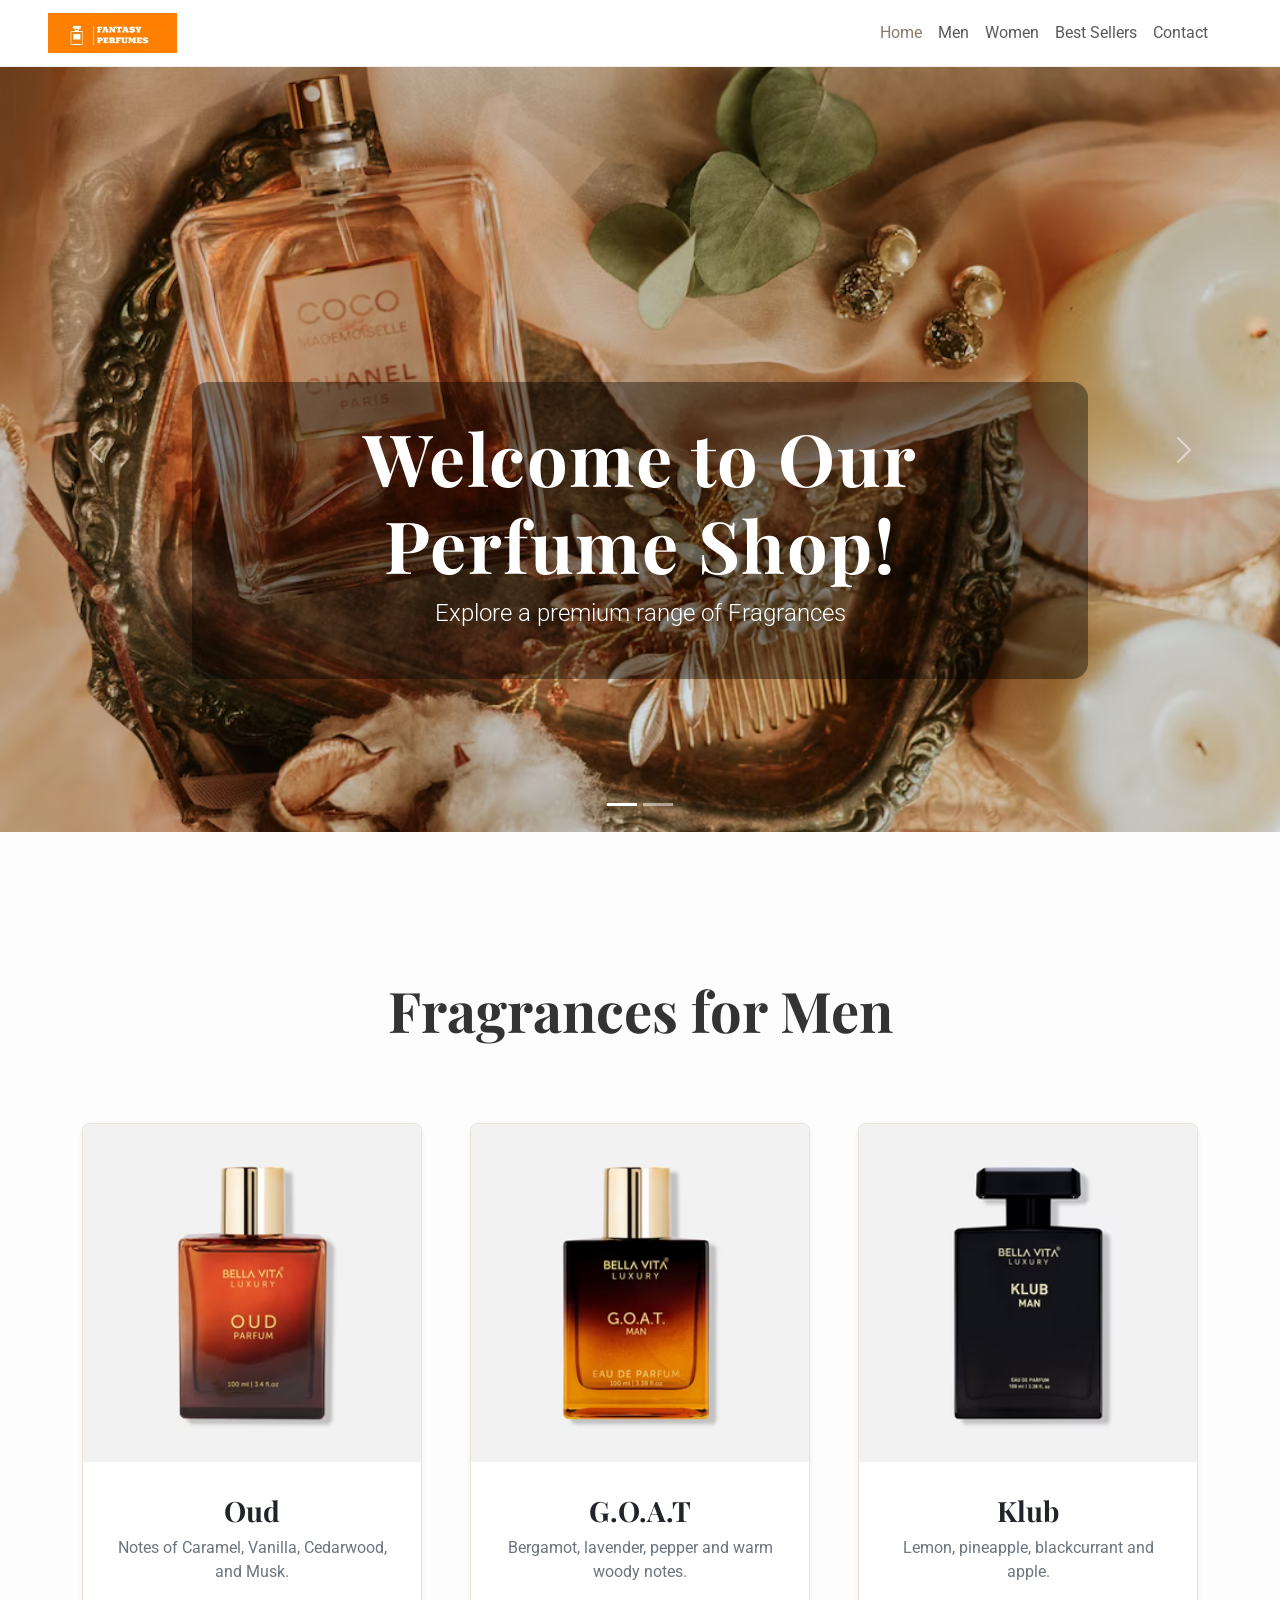
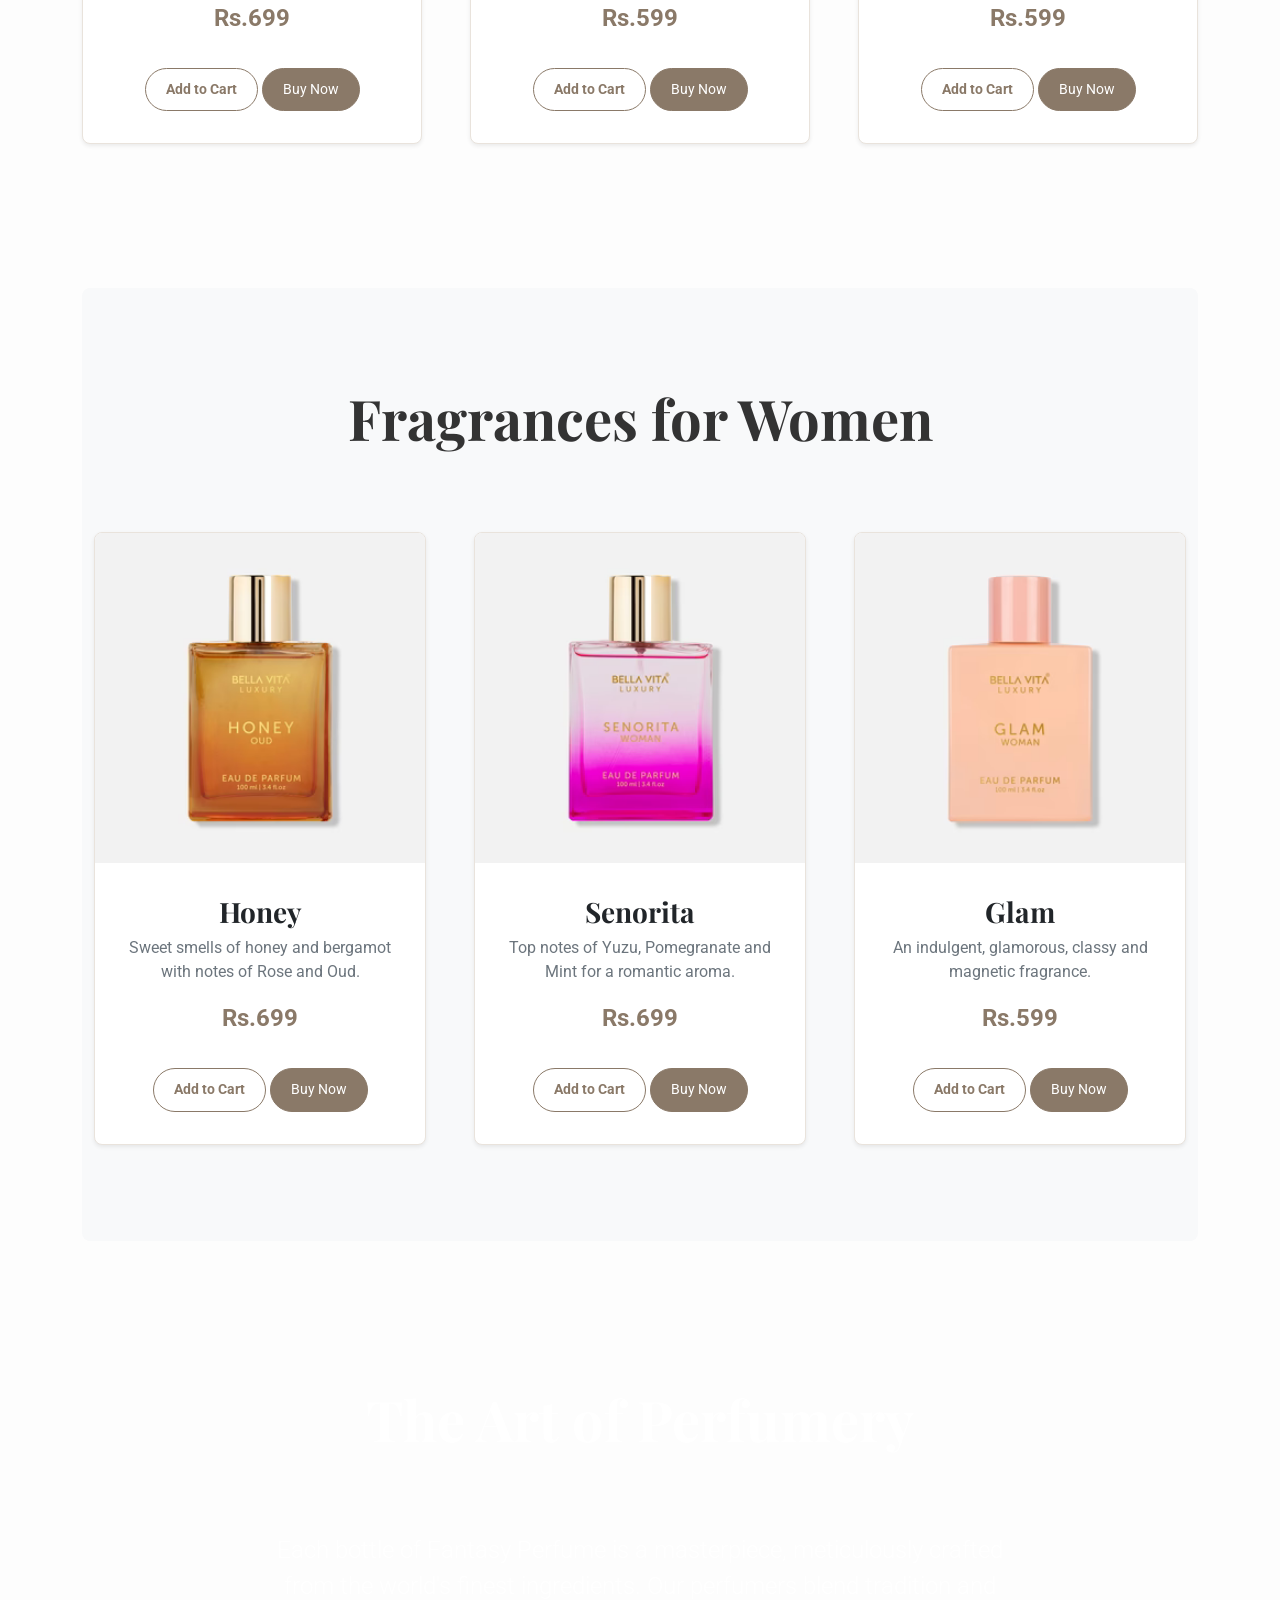
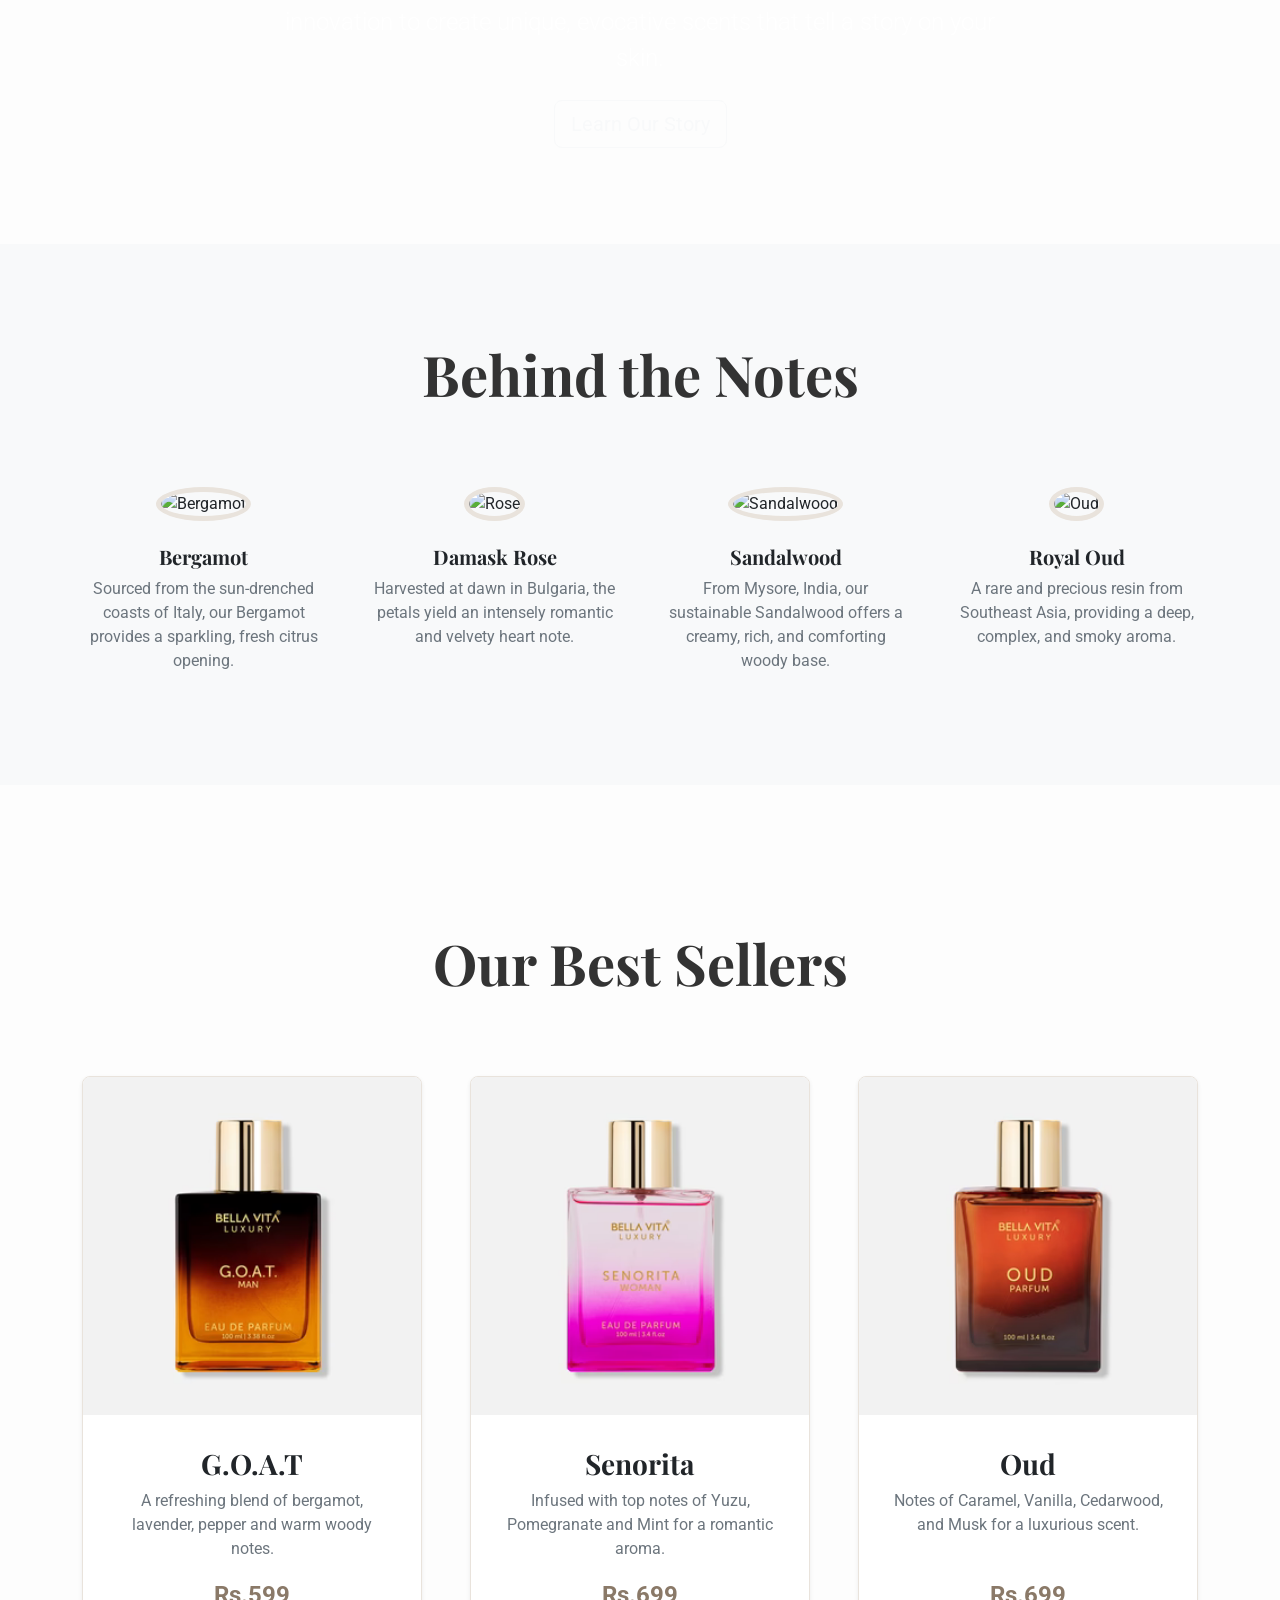
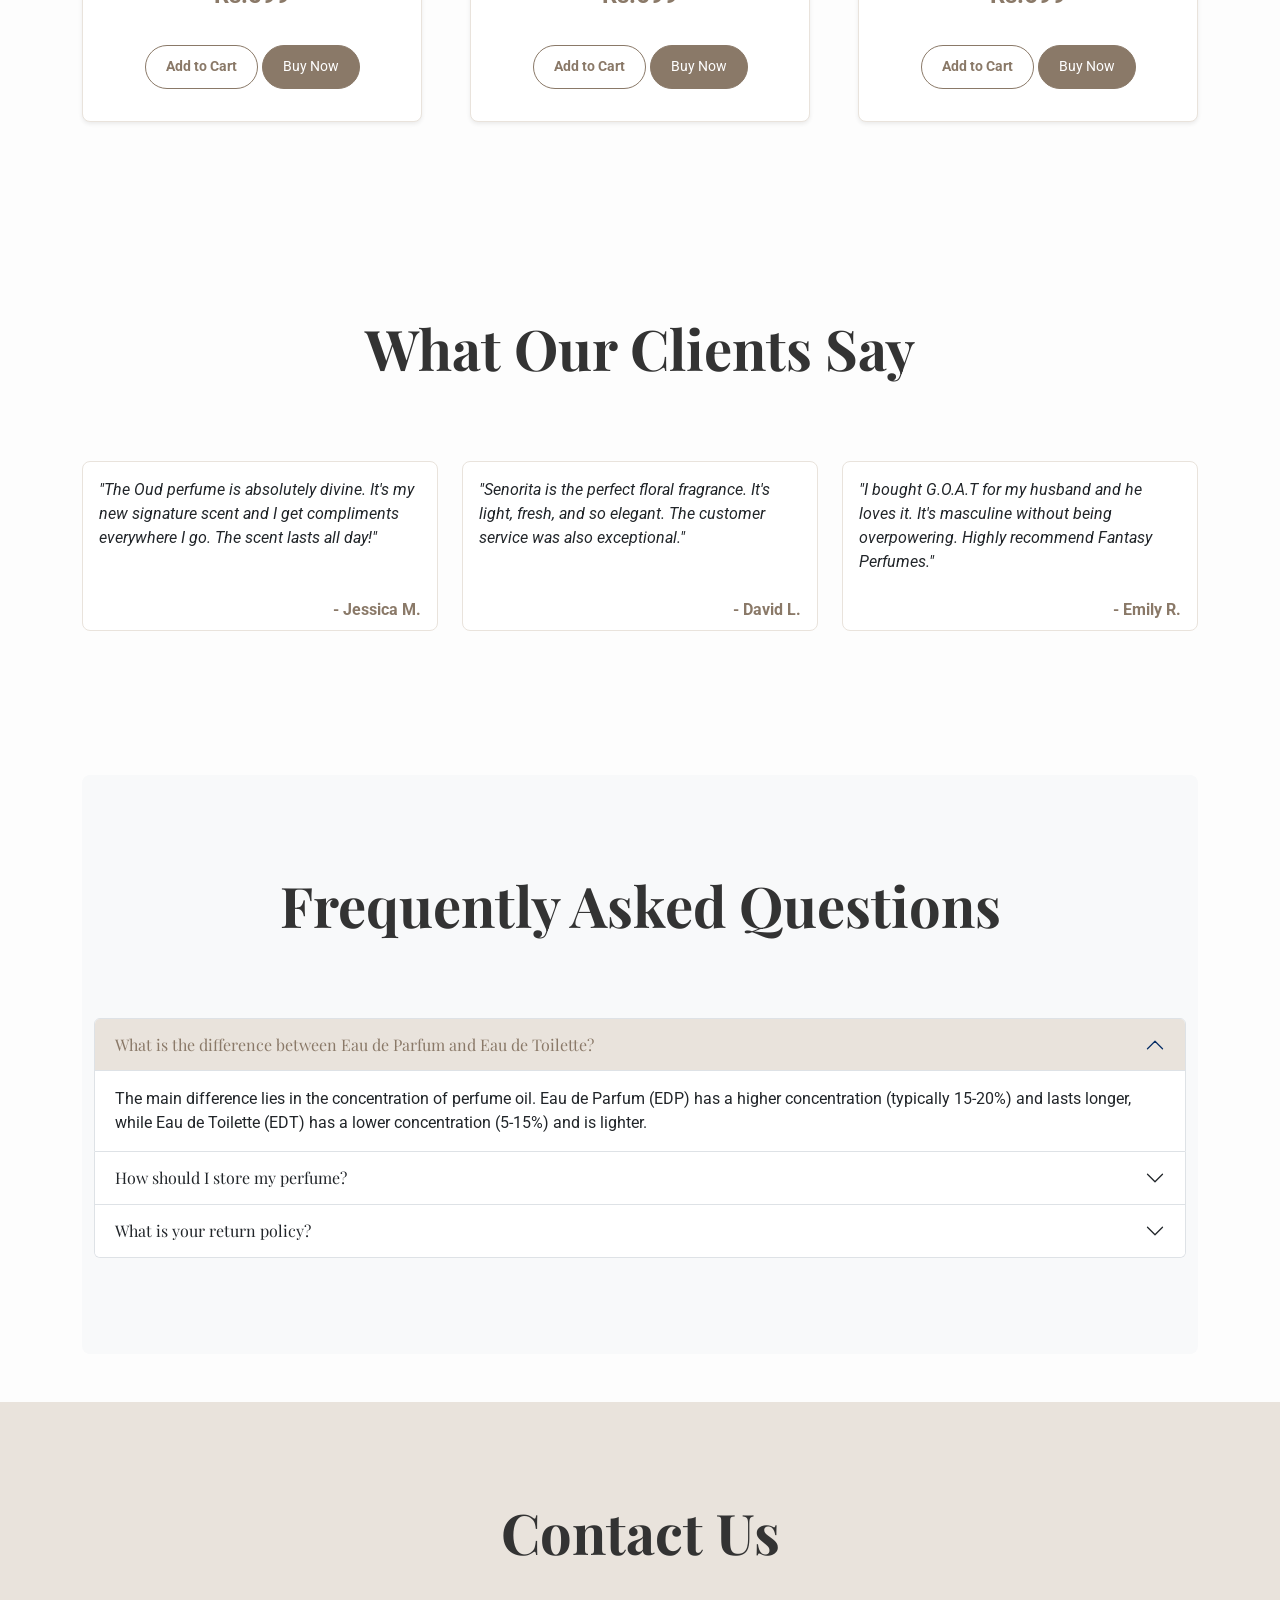
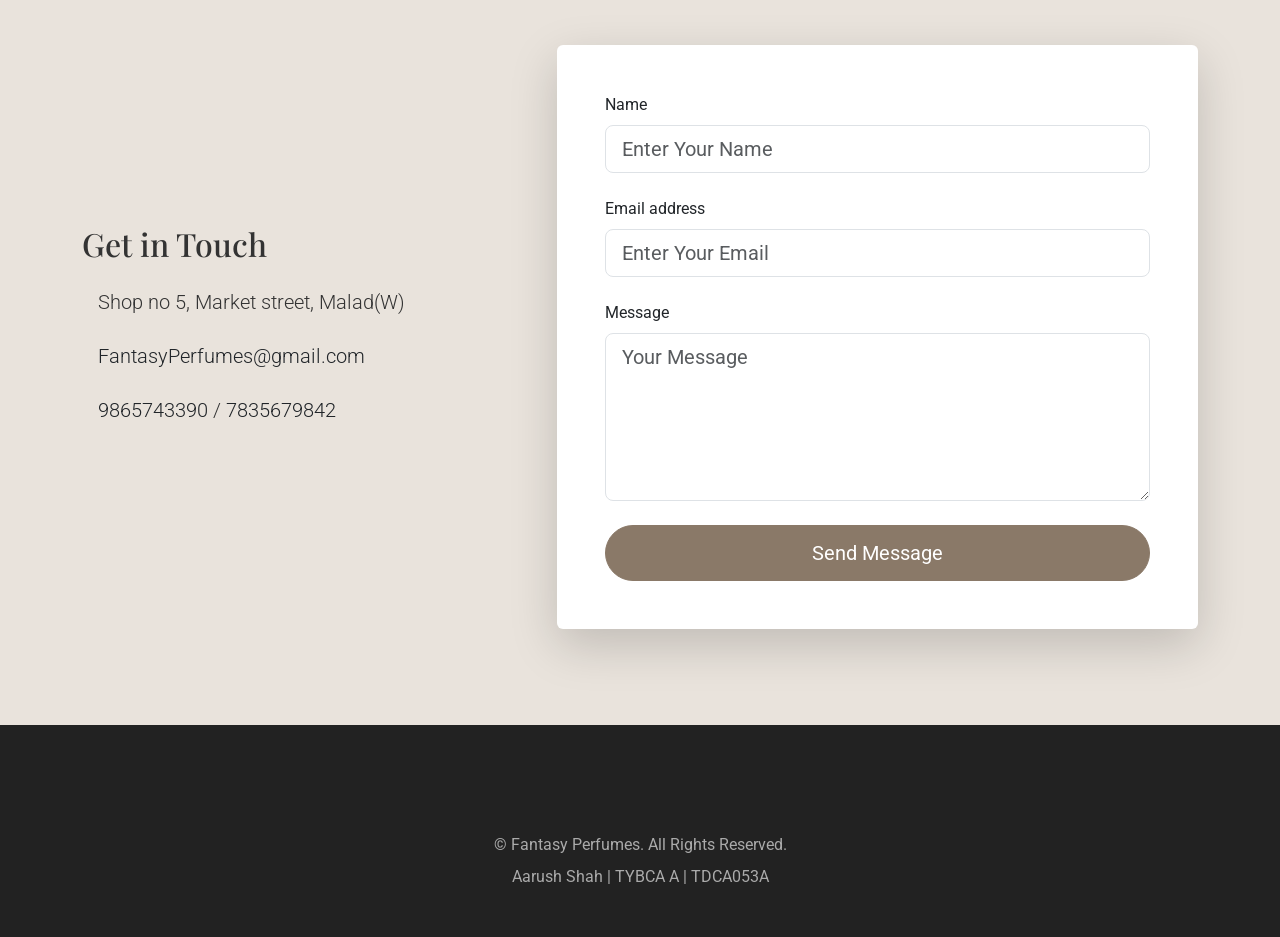
==== index.html @ f3d49a5e "Add files via upload" ====
<!DOCTYPE html>
<html lang="en">
<head>
    <meta charset="UTF-8">
    <meta name="viewport" content="width=device-width, initial-scale=1.0">
    <title>Fantasy Perfumes - An Elegant Experience</title>
    <!-- Bootstrap CSS -->
    <link href="https://cdn.jsdelivr.net/npm/bootstrap@5.3.2/dist/css/bootstrap.min.css" rel="stylesheet" xintegrity="sha384-T3c6CoIi6uLrA9TneNEoa7RxnatzjcDSCmG1MXxSR1GAsXEV/Dwwykc2MPK8M2HN" crossorigin="anonymous">
    
    <!-- Google Fonts -->
    <link rel="preconnect" href="https://fonts.googleapis.com">
    <link rel="preconnect" href="https://fonts.gstatic.com" crossorigin>
    <link href="https://fonts.googleapis.com/css2?family=Playfair+Display:wght@400;700&family=Roboto:wght@300;400&display=swap" rel="stylesheet">

    <!-- Custom Styles for Elegance -->
    <style>
        :root {
            --background-color: #fdfdfd;
            --text-color: #333;
            --primary-color: #8a7968; /* Muted Taupe */
            --secondary-color: #e9e3dc; /* Soft Beige */
            --card-bg: #ffffff;
            --font-primary: 'Playfair Display', serif;
            --font-secondary: 'Roboto', sans-serif;
        }

        body {
            font-family: var(--font-secondary);
            background-color: var(--background-color);
            color: var(--text-color);
        }

        h1, h2, h3, h4, h5, .navbar-brand, .section-title {
            font-family: var(--font-primary);
            font-weight: 700;
        }
        
        .navbar {
            background-color: rgba(255, 255, 255, 0.8);
            backdrop-filter: blur(12px);
            border-bottom: 1px solid #eee;
        }
        
        .navbar-brand img {
            max-height: 40px;
        }
        
        .nav-link {
            font-weight: 400;
        }
        
        .nav-link:hover, .nav-link.active {
            color: var(--primary-color) !important;
        }

        .cart-icon {
            cursor: pointer;
        }
        .cart-badge {
            font-size: 0.7rem;
            top: -5px;
            right: -10px;
        }

        /* Carousel Hero Section */
        .carousel-item {
            height: 85vh;
            min-height: 400px;
            background-size: cover;
            background-position: center;
        }
        .carousel-caption {
            bottom: 20%;
            background-color: rgba(0, 0, 0, 0.4);
            border-radius: 1rem;
            padding: 2rem;
        }
        .carousel-caption h1 {
            font-size: 4.5rem;
            letter-spacing: 1.5px;
        }

        /* Product Card Enhancements */
        .product-card {
            border: 1px solid var(--secondary-color);
            background-color: var(--card-bg);
            border-radius: 0.5rem;
            overflow: hidden;
            transition: transform 0.3s ease, box-shadow 0.3s ease;
            text-align: center;
        }
        .product-card:hover {
            transform: translateY(-8px);
            box-shadow: 0 1rem 3rem rgba(0,0,0,.1);
        }
        .product-card .card-img-top {
            aspect-ratio: 1 / 1;
            object-fit: cover;
        }
        .product-card .card-body {
            padding: 2rem;
        }
        .price {
            font-size: 1.5rem;
            font-weight: bold;
            color: var(--primary-color);
            font-family: var(--font-secondary);
        }
        
        .section-title {
            font-size: 3.5rem;
            margin-bottom: 5rem;
        }
        
        .btn-outline-primary {
            border-color: var(--primary-color);
            color: var(--primary-color);
            border-radius: 50px;
            padding: 10px 20px;
            font-weight: bold;
            transition: all 0.3s ease;
            font-size: 0.9rem;
        }
        .btn-outline-primary:hover {
            background-color: var(--primary-color);
            color: #fff;
        }
        
        .btn-primary {
             background-color: var(--primary-color);
             border-color: var(--primary-color);
             border-radius: 50px;
             padding: 12px 40px;
        }

        .btn-primary.buy-now {
             padding: 10px 20px;
             font-size: 0.9rem;
        }

        .btn-primary:hover {
             background-color: #796857;
             border-color: #796857;
        }

        /* Section Styling */
        .section-padding {
            padding: 6rem 0;
        }

        #contact {
            background-color: var(--secondary-color);
        }
        .contact-info i {
            color: var(--primary-color);
        }
        
        #craft {
            background-image: linear-gradient(rgba(0,0,0,0.6), rgba(0,0,0,0.6)), url('https://placehold.co/1920x800/8a7968/ffffff?text=Our+Craft');
            background-size: cover;
            background-position: center;
            background-attachment: fixed;
            color: #fff;
        }
        
        .ingredient-card {
            text-align: center;
        }
        .ingredient-card img {
            width: 150px;
            height: 150px;
            object-fit: cover;
            border-radius: 50%;
            margin-bottom: 1.5rem;
            border: 5px solid var(--secondary-color);
            transition: transform 0.3s ease;
        }
        .ingredient-card:hover img {
            transform: scale(1.1);
        }

        .testimonial-card {
            background-color: var(--card-bg);
            border: 1px solid var(--secondary-color);
            border-radius: 0.5rem;
        }
        .testimonial-card .card-body { font-style: italic; }
        .testimonial-card .card-footer {
            font-style: normal;
            font-weight: bold;
            color: var(--primary-color);
            background: none;
            border-top: none;
        }
        
        .accordion-button:not(.collapsed) {
            color: var(--primary-color);
            background-color: var(--secondary-color);
        }
        .accordion-button:focus { box-shadow: 0 0 0 0.25rem rgba(138, 121, 104, 0.25); }

        footer {
            background-color: #222;
            color: #aaa;
        }
        .footer-social-icons a {
            color: #aaa;
            font-size: 1.5rem;
            margin: 0 0.75rem;
            transition: color 0.3s ease;
        }
        .footer-social-icons a:hover { color: #fff; }

        /* Cart Modal */
        .cart-item-img {
            width: 80px;
            height: 80px;
            object-fit: cover;
            border-radius: 0.5rem;
        }
        .quantity-input {
            width: 60px;
        }
    </style>
</head>
<body>

    <!-- Navigation Bar -->
    <nav class="navbar navbar-expand-lg navbar-light sticky-top">
        <div class="container-fluid px-5">
            <a class="navbar-brand" href="#">
                <img src="images/logo.jpeg" alt="Fantasy Perfumes Logo">
            </a>
            <button class="navbar-toggler" type="button" data-bs-toggle="collapse" data-bs-target="#navbarNav" aria-controls="navbarNav" aria-expanded="false" aria-label="Toggle navigation">
                <span class="navbar-toggler-icon"></span>
            </button>
            <div class="collapse navbar-collapse" id="navbarNav">
                <ul class="navbar-nav ms-auto">
                    <li class="nav-item"><a class="nav-link active" aria-current="page" href="#">Home</a></li>
                    <li class="nav-item"><a class="nav-link" href="#men">Men</a></li>
                    <li class="nav-item"><a class="nav-link" href="#women">Women</a></li>
                    <li class="nav-item"><a class="nav-link" href="#bestsellers">Best Sellers</a></li>
                    <li class="nav-item"><a class="nav-link" href="#contact">Contact</a></li>
                    <li class="nav-item">
                        <a class="nav-link position-relative cart-icon" data-bs-toggle="modal" data-bs-target="#cartModal">
                            <i class="fas fa-shopping-cart"></i>
                            <span class="position-absolute translate-middle badge rounded-pill bg-danger cart-badge">0</span>
                        </a>
                    </li>
                </ul>
            </div>
        </div>
    </nav>

    <!-- Hero Carousel -->
    <header id="heroCarousel" class="carousel slide" data-bs-ride="carousel">
      <div class="carousel-indicators">
        <button type="button" data-bs-target="#heroCarousel" data-bs-slide-to="0" class="active" aria-current="true" aria-label="Slide 1"></button>
        <button type="button" data-bs-target="#heroCarousel" data-bs-slide-to="1" aria-label="Slide 2"></button>
      </div>
      <div class="carousel-inner">
        <div class="carousel-item active" style="background-image: url('images/img1.png');">
          <div class="carousel-caption d-none d-md-block">
            <h1>Welcome to Our Perfume Shop!</h1>
            <p class="lead fs-4">Explore a premium range of Fragrances</p>
          </div>
        </div>
        <div class="carousel-item" style="background-image: linear-gradient(rgba(0,0,0,0.5), rgba(0,0,0,0.5)), url('https://placehold.co/1920x1080/ccc/666?text=Timeless+Scents');">
          <div class="carousel-caption d-none d-md-block">
            <h1>Discover Your Signature Scent</h1>
            <p class="lead fs-4">Crafted with passion, designed for you.</p>
          </div>
        </div>
      </div>
      <button class="carousel-control-prev" type="button" data-bs-target="#heroCarousel" data-bs-slide="prev">
        <span class="carousel-control-prev-icon" aria-hidden="true"></span>
        <span class="visually-hidden">Previous</span>
      </button>
      <button class="carousel-control-next" type="button" data-bs-target="#heroCarousel" data-bs-slide="next">
        <span class="carousel-control-next-icon" aria-hidden="true"></span>
        <span class="visually-hidden">Next</span>
      </button>
    </header>

    <!-- Main Content -->
    <main>
        <div class="container my-5">
            <!-- Men Section -->
            <section id="men" class="section-padding">
                <h2 class="text-center section-title">Fragrances for Men</h2>
                <div class="row g-5">
                    <div class="col-lg-4 col-md-6">
                        <div class="card product-card h-100 shadow-sm">
                            <img src="images/img2.png" class="card-img-top" alt="Oud Perfume">
                            <div class="card-body d-flex flex-column">
                                <h5 class="card-title fs-3">Oud</h5>
                                <p class="card-text text-secondary">Notes of Caramel, Vanilla, Cedarwood, and Musk.</p>
                                <p class="price mt-auto">Rs.699</p>
                                <div class="mt-3">
                                    <button class="btn btn-outline-primary add-to-cart" data-name="Oud" data-price="699" data-img="images/img2.png">Add to Cart</button>
                                    <button class="btn btn-primary buy-now">Buy Now</button>
                                </div>
                            </div>
                        </div>
                    </div>
                    <div class="col-lg-4 col-md-6">
                        <div class="card product-card h-100 shadow-sm">
                            <img src="images/img3.png" class="card-img-top" alt="G.O.A.T Perfume">
                            <div class="card-body d-flex flex-column">
                                <h5 class="card-title fs-3">G.O.A.T</h5>
                                <p class="card-text text-secondary">Bergamot, lavender, pepper and warm woody notes.</p>
                                 <p class="price mt-auto">Rs.599</p>
                                <div class="mt-3">
                                    <button class="btn btn-outline-primary add-to-cart" data-name="G.O.A.T" data-price="599" data-img="images/img3.png">Add to Cart</button>
                                    <button class="btn btn-primary buy-now">Buy Now</button>
                                </div>
                            </div>
                        </div>
                    </div>
                    <div class="col-lg-4 col-md-6">
                        <div class="card product-card h-100 shadow-sm">
                             <img src="images/img4.png" class="card-img-top" alt="Klub Perfume">
                            <div class="card-body d-flex flex-column">
                                <h5 class="card-title fs-3">Klub</h5>
                                <p class="card-text text-secondary">Lemon, pineapple, blackcurrant and apple.</p>
                                 <p class="price mt-auto">Rs.599</p>
                                <div class="mt-3">
                                    <button class="btn btn-outline-primary add-to-cart" data-name="Klub" data-price="599" data-img="images/img4.png">Add to Cart</button>
                                    <button class="btn btn-primary buy-now">Buy Now</button>
                                </div>
                            </div>
                        </div>
                    </div>
                </div>
            </section>

            <!-- Women Section -->
            <section id="women" class="section-padding bg-light rounded-3 my-5">
                 <div class="container">
                    <h2 class="text-center section-title">Fragrances for Women</h2>
                    <div class="row g-5">
                        <div class="col-lg-4 col-md-6">
                            <div class="card product-card h-100 shadow-sm">
                               <img src="images/img5.png" class="card-img-top" alt="Honey Perfume">
                                <div class="card-body d-flex flex-column">
                                    <h5 class="card-title fs-3">Honey</h5>
                                    <p class="card-text text-secondary">Sweet smells of honey and bergamot with notes of Rose and Oud.</p>
                                    <p class="price mt-auto">Rs.699</p>
                                    <div class="mt-3">
                                        <button class="btn btn-outline-primary add-to-cart" data-name="Honey" data-price="699" data-img="images/img5.png">Add to Cart</button>
                                        <button class="btn btn-primary buy-now">Buy Now</button>
                                    </div>
                                </div>
                            </div>
                        </div>
                        <div class="col-lg-4 col-md-6">
                            <div class="card product-card h-100 shadow-sm">
                               <img src="images/img6.png" class="card-img-top" alt="Senorita Perfume">
                                <div class="card-body d-flex flex-column">
                                    <h5 class="card-title fs-3">Senorita</h5>
                                    <p class="card-text text-secondary">Top notes of Yuzu, Pomegranate and Mint for a romantic aroma.</p>
                                    <p class="price mt-auto">Rs.699</p>
                                    <div class="mt-3">
                                        <button class="btn btn-outline-primary add-to-cart" data-name="Senorita" data-price="699" data-img="images/img6.png">Add to Cart</button>
                                        <button class="btn btn-primary buy-now">Buy Now</button>
                                    </div>
                                </div>
                            </div>
                        </div>
                        <div class="col-lg-4 col-md-6">
                            <div class="card product-card h-100 shadow-sm">
                               <img src="images/img7.png" class="card-img-top" alt="Glam Perfume">
                                <div class="card-body d-flex flex-column">
                                    <h5 class="card-title fs-3">Glam</h5>
                                    <p class="card-text text-secondary">An indulgent, glamorous, classy and magnetic fragrance.</p>
                                    <p class="price mt-auto">Rs.599</p>
                                    <div class="mt-3">
                                        <button class="btn btn-outline-primary add-to-cart" data-name="Glam" data-price="599" data-img="images/img7.png">Add to Cart</button>
                                        <button class="btn btn-primary buy-now">Buy Now</button>
                                    </div>
                                </div>
                            </div>
                        </div>
                    </div>
                 </div>
            </section>
        </div>

        <!-- Our Craft Section -->
        <section id="craft" class="section-padding">
            <div class="container">
                <div class="row justify-content-center">
                    <div class="col-lg-8 text-center">
                        <h2 class="section-title text-white">The Art of Perfumery</h2>
                        <p class="lead fs-4 mb-4">Each bottle of Fantasy Perfume is a masterpiece, meticulously crafted from the world's finest ingredients. Our perfumers blend tradition and innovation to create unique, evocative scents that tell a story on your skin.</p>
                        <a href="#" class="btn btn-outline-light btn-lg">Learn Our Story</a>
                    </div>
                </div>
            </div>
        </section>

        <!-- Ingredient Spotlight Section -->
        <section id="ingredients" class="section-padding bg-light">
            <div class="container">
                <h2 class="text-center section-title">Behind the Notes</h2>
                <div class="row text-center g-5">
                    <div class="col-md-3 ingredient-card">
                        <a href="https://www.google.com/search?q=Bergamot" target="_blank" class="text-decoration-none text-dark">
                            <img src="https://placehold.co/150x150/f0e68c/333?text=Bergamot" alt="Bergamot">
                            <h5 class="fw-bold">Bergamot</h5>
                            <p class="text-secondary">Sourced from the sun-drenched coasts of Italy, our Bergamot provides a sparkling, fresh citrus opening.</p>
                        </a>
                    </div>
                    <div class="col-md-3 ingredient-card">
                        <a href="https://www.google.com/search?q=Damask+Rose" target="_blank" class="text-decoration-none text-dark">
                            <img src="https://placehold.co/150x150/ffb6c1/333?text=Rose" alt="Rose">
                            <h5 class="fw-bold">Damask Rose</h5>
                            <p class="text-secondary">Harvested at dawn in Bulgaria, the petals yield an intensely romantic and velvety heart note.</p>
                        </a>
                    </div>
                    <div class="col-md-3 ingredient-card">
                        <a href="https://www.google.com/search?q=Sandalwood" target="_blank" class="text-decoration-none text-dark">
                            <img src="https://placehold.co/150x150/d2b48c/333?text=Sandalwood" alt="Sandalwood">
                            <h5 class="fw-bold">Sandalwood</h5>
                            <p class="text-secondary">From Mysore, India, our sustainable Sandalwood offers a creamy, rich, and comforting woody base.</p>
                        </a>
                    </div>
                    <div class="col-md-3 ingredient-card">
                        <a href="https://www.google.com/search?q=Royal+Oud" target="_blank" class="text-decoration-none text-dark">
                            <img src="https://placehold.co/150x150/a0522d/333?text=Oud" alt="Oud">
                            <h5 class="fw-bold">Royal Oud</h5>
                            <p class="text-secondary">A rare and precious resin from Southeast Asia, providing a deep, complex, and smoky aroma.</p>
                        </a>
                    </div>
                </div>
            </div>
        </section>

        <div class="container my-5">
            <!-- Best Sellers Section -->
            <section id="bestsellers" class="section-padding">
                <h2 class="text-center section-title">Our Best Sellers</h2>
                <div class="row g-5">
                    <div class="col-lg-4 col-md-6">
                        <div class="card product-card h-100 shadow-sm">
                            <img src="images/img3.png" class="card-img-top" alt="G.O.A.T Perfume">
                            <div class="card-body d-flex flex-column">
                                <h5 class="card-title fs-3">G.O.A.T</h5>
                                <p class="card-text text-secondary">A refreshing blend of bergamot, lavender, pepper and warm woody notes.</p>
                                 <p class="price mt-auto">Rs.599</p>
                                <div class="mt-3">
                                    <button class="btn btn-outline-primary add-to-cart" data-name="G.O.A.T" data-price="599" data-img="images/img3.png">Add to Cart</button>
                                    <button class="btn btn-primary buy-now">Buy Now</button>
                                </div>
                            </div>
                        </div>
                    </div>
                    <div class="col-lg-4 col-md-6">
                        <div class="card product-card h-100 shadow-sm">
                           <img src="images/img6.png" class="card-img-top" alt="Senorita Perfume">
                            <div class="card-body d-flex flex-column">
                                <h5 class="card-title fs-3">Senorita</h5>
                                <p class="card-text text-secondary">Infused with top notes of Yuzu, Pomegranate and Mint for a romantic aroma.</p>
                                <p class="price mt-auto">Rs.699</p>
                                <div class="mt-3">
                                    <button class="btn btn-outline-primary add-to-cart" data-name="Senorita" data-price="699" data-img="images/img6.png">Add to Cart</button>
                                    <button class="btn btn-primary buy-now">Buy Now</button>
                                </div>
                            </div>
                        </div>
                    </div>
                     <div class="col-lg-4 col-md-6">
                        <div class="card product-card h-100 shadow-sm">
                            <img src="images/img2.png" class="card-img-top" alt="Oud Perfume">
                            <div class="card-body d-flex flex-column">
                                <h5 class="card-title fs-3">Oud</h5>
                                <p class="card-text text-secondary">Notes of Caramel, Vanilla, Cedarwood, and Musk for a luxurious scent.</p>
                                <p class="price mt-auto">Rs.699</p>
                                <div class="mt-3">
                                    <button class="btn btn-outline-primary add-to-cart" data-name="Oud" data-price="699" data-img="images/img2.png">Add to Cart</button>
                                    <button class="btn btn-primary buy-now">Buy Now</button>
                                </div>
                            </div>
                        </div>
                    </div>
                </div>
            </section>
            
            <!-- Testimonials Section -->
            <section id="testimonials" class="section-padding">
                <h2 class="text-center section-title">What Our Clients Say</h2>
                <div class="row g-4">
                    <div class="col-md-4">
                        <div class="card testimonial-card h-100">
                            <div class="card-body">
                                <p class="mb-0">"The Oud perfume is absolutely divine. It's my new signature scent and I get compliments everywhere I go. The scent lasts all day!"</p>
                            </div>
                            <div class="card-footer text-end">- Jessica M.</div>
                        </div>
                    </div>
                     <div class="col-md-4">
                        <div class="card testimonial-card h-100">
                            <div class="card-body">
                                <p class="mb-0">"Senorita is the perfect floral fragrance. It's light, fresh, and so elegant. The customer service was also exceptional."</p>
                            </div>
                            <div class="card-footer text-end">- David L.</div>
                        </div>
                    </div>
                     <div class="col-md-4">
                        <div class="card testimonial-card h-100">
                            <div class="card-body">
                                <p class="mb-0">"I bought G.O.A.T for my husband and he loves it. It's masculine without being overpowering. Highly recommend Fantasy Perfumes."</p>
                            </div>
                            <div class="card-footer text-end">- Emily R.</div>
                        </div>
                    </div>
                </div>
            </section>
            
            <!-- FAQ Section -->
            <section id="faq" class="section-padding bg-light rounded-3 my-5">
                <div class="container">
                    <h2 class="text-center section-title">Frequently Asked Questions</h2>
                    <div class="accordion" id="faqAccordion">
                      <div class="accordion-item">
                        <h2 class="accordion-header" id="headingOne">
                          <button class="accordion-button" type="button" data-bs-toggle="collapse" data-bs-target="#collapseOne" aria-expanded="true" aria-controls="collapseOne">
                            What is the difference between Eau de Parfum and Eau de Toilette?
                          </button>
                        </h2>
                        <div id="collapseOne" class="accordion-collapse collapse show" aria-labelledby="headingOne" data-bs-parent="#faqAccordion">
                          <div class="accordion-body">
                            The main difference lies in the concentration of perfume oil. Eau de Parfum (EDP) has a higher concentration (typically 15-20%) and lasts longer, while Eau de Toilette (EDT) has a lower concentration (5-15%) and is lighter.
                          </div>
                        </div>
                      </div>
                      <div class="accordion-item">
                        <h2 class="accordion-header" id="headingTwo">
                          <button class="accordion-button collapsed" type="button" data-bs-toggle="collapse" data-bs-target="#collapseTwo" aria-expanded="false" aria-controls="collapseTwo">
                            How should I store my perfume?
                          </button>
                        </h2>
                        <div id="collapseTwo" class="accordion-collapse collapse" aria-labelledby="headingTwo" data-bs-parent="#faqAccordion">
                          <div class="accordion-body">
                            To preserve its fragrance, store your perfume in a cool, dark place away from direct sunlight and extreme temperature changes, such as a drawer or a closet.
                          </div>
                        </div>
                      </div>
                      <div class="accordion-item">
                        <h2 class="accordion-header" id="headingThree">
                          <button class="accordion-button collapsed" type="button" data-bs-toggle="collapse" data-bs-target="#collapseThree" aria-expanded="false" aria-controls="collapseThree">
                            What is your return policy?
                          </button>
                        </h2>
                        <div id="collapseThree" class="accordion-collapse collapse" aria-labelledby="headingThree" data-bs-parent="#faqAccordion">
                          <div class="accordion-body">
                            We offer a 30-day return policy on all unopened products. If you are not satisfied with your purchase, please contact our customer service team to initiate a return or exchange.
                          </div>
                        </div>
                      </div>
                    </div>
                </div>
            </section>
        </div>
        
        <!-- Contact Section -->
        <section id="contact" class="section-padding">
            <div class="container">
                <h2 class="text-center section-title">Contact Us</h2>
                <div class="row gy-5 align-items-center">
                    <div class="col-lg-5 text-center text-lg-start contact-info">
                        <h3 class="h2 mb-4">Get in Touch</h3>
                        <p class="lead mb-4"><i class="fas fa-map-marker-alt me-3 fa-fw"></i>Shop no 5, Market street, Malad(W)</p>
                        <p class="lead mb-4"><i class="fas fa-envelope me-3 fa-fw"></i><a href="mailto:FantasyPerfumes@gmail.com" class="text-decoration-none text-dark">FantasyPerfumes@gmail.com</a></p>
                        <p class="lead mb-4"><i class="fas fa-phone-alt me-3 fa-fw"></i><a href="tel:9865743390" class="text-decoration-none text-dark">9865743390</a> / <a href="tel:7835679842" class="text-decoration-none text-dark">7835679842</a></p>
                    </div>
                    <div class="col-lg-7">
                        <div class="card p-4 p-md-5 border-0 shadow-lg">
                            <form>
                                <div class="mb-4">
                                    <label for="name" class="form-label">Name</label>
                                    <input type="text" class="form-control form-control-lg" id="name" placeholder="Enter Your Name" required>
                                </div>
                                <div class="mb-4">
                                    <label for="email" class="form-label">Email address</label>
                                    <input type="email" class="form-control form-control-lg" id="email" placeholder="Enter Your Email" required>
                                </div>
                                <div class="mb-4">
                                    <label for="message" class="form-label">Message</label>
                                    <textarea class="form-control form-control-lg" id="message" rows="5" placeholder="Your Message" required></textarea>
                                </div>
                                <div class="d-grid">
                                    <button type="submit" class="btn btn-primary btn-lg">Send Message</button>
                                </div>
                            </form>
                        </div>
                    </div>
                </div>
            </div>
        </section>
    </main>
    
    <!-- Footer -->
    <footer class="py-5">
        <div class="container text-center">
             <div class="footer-social-icons mb-4">
                <a href="https://www.facebook.com/" target="_blank"><i class="fab fa-facebook"></i></a>
                <a href="https://www.twitter.com/" target="_blank"><i class="fab fa-twitter"></i></a>
                <a href="https://www.instagram.com/" target="_blank"><i class="fab fa-instagram"></i></a>
            </div>
            <p class="mb-0">&copy; Fantasy Perfumes. All Rights Reserved.</p>
            <p class="mb-0 mt-2">Aarush Shah | TYBCA A | TDCA053A</p>
        </div>
    </footer>

    <!-- Cart Modal -->
    <div class="modal fade" id="cartModal" tabindex="-1" aria-labelledby="cartModalLabel" aria-hidden="true">
      <div class="modal-dialog modal-lg">
        <div class="modal-content">
          <div class="modal-header">
            <h5 class="modal-title" id="cartModalLabel">Shopping Cart</h5>
            <button type="button" class="btn-close" data-bs-dismiss="modal" aria-label="Close"></button>
          </div>
          <div class="modal-body" id="cart-body">
            <!-- Cart items will be injected here by JavaScript -->
          </div>
          <div class="modal-footer">
            <h5 class="me-auto">Total: <span id="cart-total">Rs.0</span></h5>
            <button type="button" class="btn btn-secondary" data-bs-dismiss="modal">Continue Shopping</button>
            <button type="button" class="btn btn-primary">Proceed to Checkout</button>
          </div>
        </div>
      </div>
    </div>

    <!-- Bootstrap JS Bundle -->
    <script src="https://cdn.jsdelivr.net/npm/bootstrap@5.3.2/dist/js/bootstrap.bundle.min.js" xintegrity="sha384-C6RzsynM9kWDrMNeT87bh95OGNyZPhcTNXj1NW7RuBCsyN/o0jlpcV8Qyq46cDfL" crossorigin="anonymous"></script>
    <!-- Font Awesome -->
    <script src="https://kit.fontawesome.com/6558443b63.js" crossorigin="anonymous"></script>

    <!-- Shopping Cart Logic -->
    <script>
        document.addEventListener('DOMContentLoaded', () => {
            const cart = [];
            const addToCartButtons = document.querySelectorAll('.add-to-cart');
            const cartBody = document.getElementById('cart-body');
            const cartTotal = document.getElementById('cart-total');
            const cartBadge = document.querySelector('.cart-badge');

            addToCartButtons.forEach(button => {
                button.addEventListener('click', (e) => {
                    const name = e.target.dataset.name;
                    const price = parseFloat(e.target.dataset.price);
                    const img = e.target.dataset.img;

                    addToCart(name, price, img);
                });
            });

            function addToCart(name, price, img) {
                // Check if item already exists in cart
                const existingItem = cart.find(item => item.name === name);
                if (existingItem) {
                    existingItem.quantity++;
                } else {
                    cart.push({ name, price, img, quantity: 1 });
                }
                renderCart();
            }

            function renderCart() {
                cartBody.innerHTML = '';
                let total = 0;
                let totalItems = 0;

                if (cart.length === 0) {
                    cartBody.innerHTML = '<p class="text-center">Your cart is empty.</p>';
                } else {
                    cart.forEach((item, index) => {
                        total += item.price * item.quantity;
                        totalItems += item.quantity;

                        const cartItem = document.createElement('div');
                        cartItem.classList.add('row', 'mb-4', 'align-items-center');
                        cartItem.innerHTML = `
                            <div class="col-2">
                                <img src="${item.img}" alt="${item.name}" class="cart-item-img">
                            </div>
                            <div class="col-4">
                                <h6 class="mb-0">${item.name}</h6>
                                <small class="text-muted">Price: Rs.${item.price}</small>
                            </div>
                            <div class="col-4 d-flex align-items-center">
                                <button class="btn btn-sm btn-secondary change-quantity" data-index="${index}" data-amount="-1">-</button>
                                <input type="number" value="${item.quantity}" class="form-control text-center mx-2 quantity-input" min="1" readonly>
                                <button class="btn btn-sm btn-secondary change-quantity" data-index="${index}" data-amount="1">+</button>
                            </div>
                            <div class="col-2 text-end">
                                <button class="btn btn-sm btn-danger remove-item" data-index="${index}">&times;</button>
                            </div>
                        `;
                        cartBody.appendChild(cartItem);
                    });
                }
                
                cartTotal.textContent = `Rs.${total.toFixed(2)}`;
                cartBadge.textContent = totalItems;
                cartBadge.style.display = totalItems > 0 ? 'block' : 'none';
            }

            cartBody.addEventListener('click', e => {
                if (e.target.classList.contains('change-quantity')) {
                    const index = parseInt(e.target.dataset.index);
                    const amount = parseInt(e.target.dataset.amount);
                    changeQuantity(index, amount);
                } else if (e.target.classList.contains('remove-item')) {
                    const index = parseInt(e.target.dataset.index);
                    removeItem(index);
                }
            });

            function changeQuantity(index, amount) {
                const item = cart[index];
                if (item) {
                    item.quantity += amount;
                    if (item.quantity <= 0) {
                        removeItem(index);
                    } else {
                        renderCart();
                    }
                }
            }

            function removeItem(index) {
                cart.splice(index, 1);
                renderCart();
            }
            
            // Initial render
            renderCart();
        });
    </script>
</body>
</html>
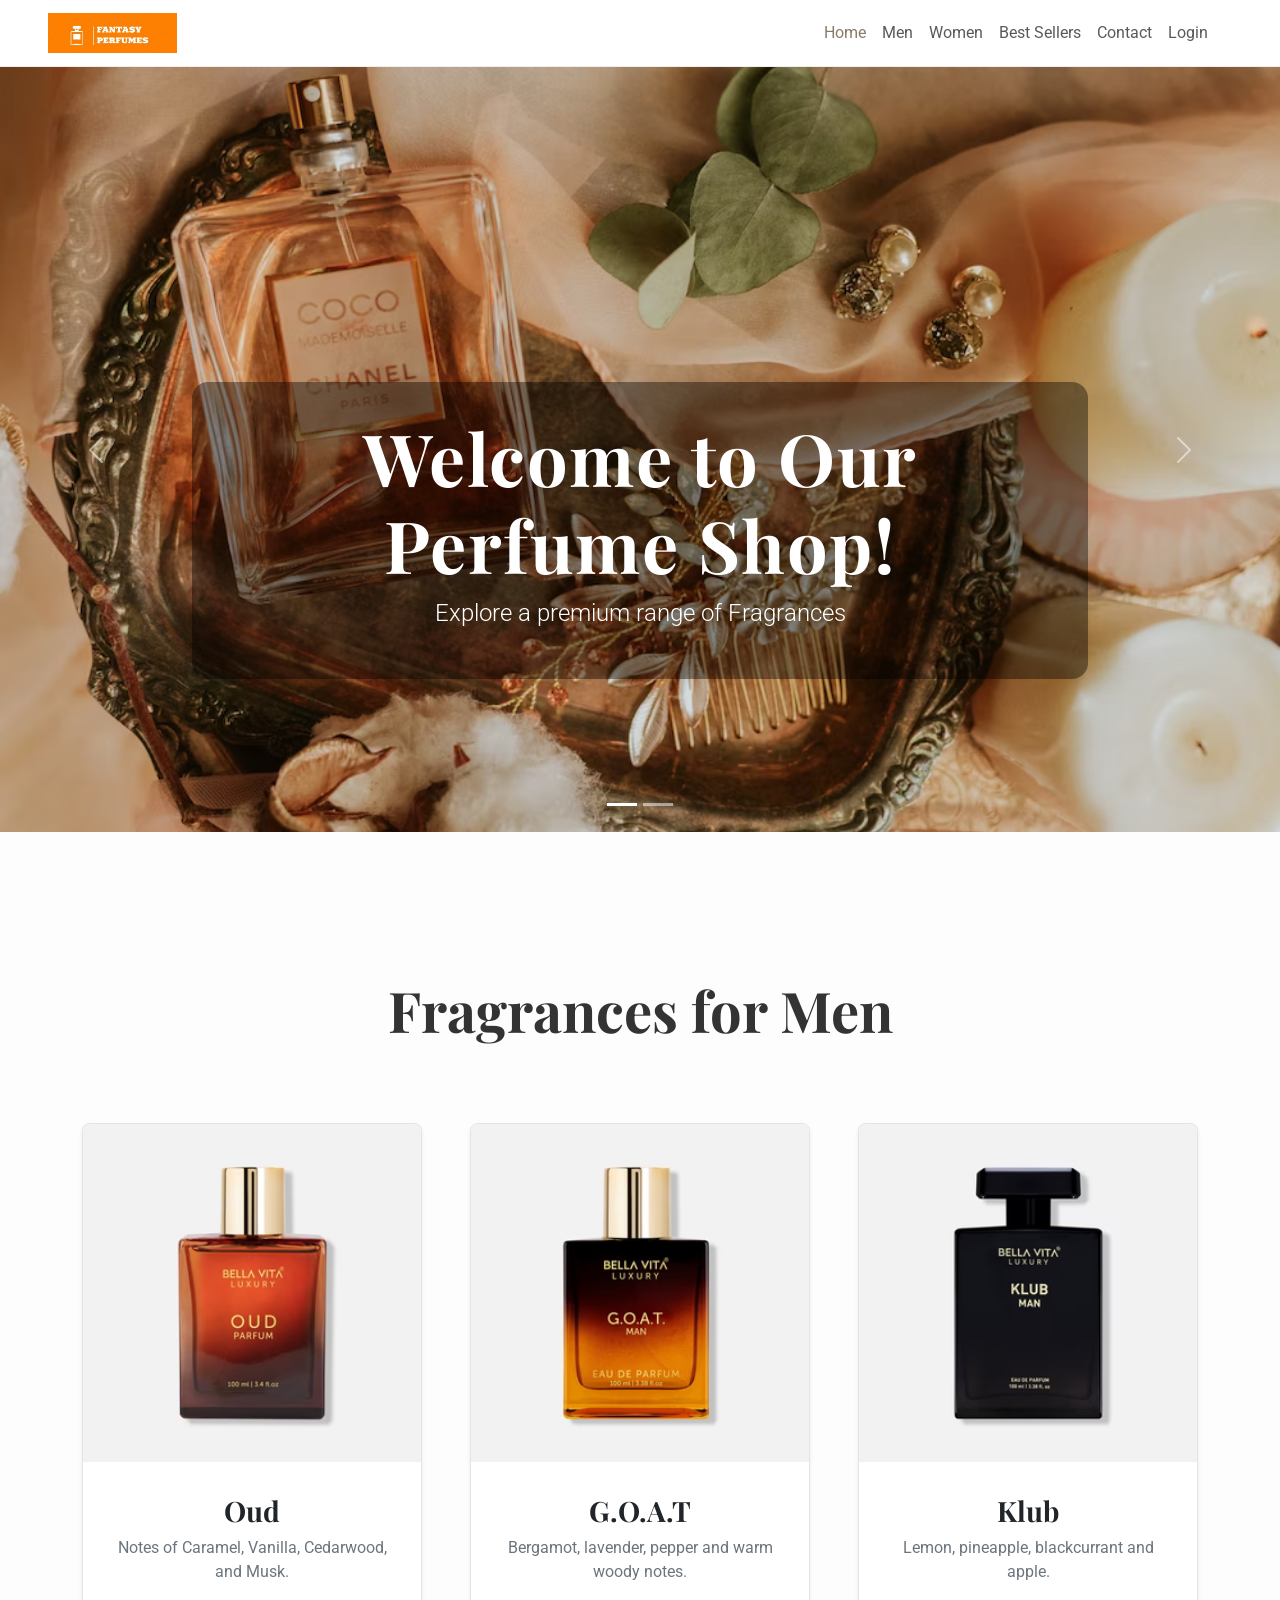
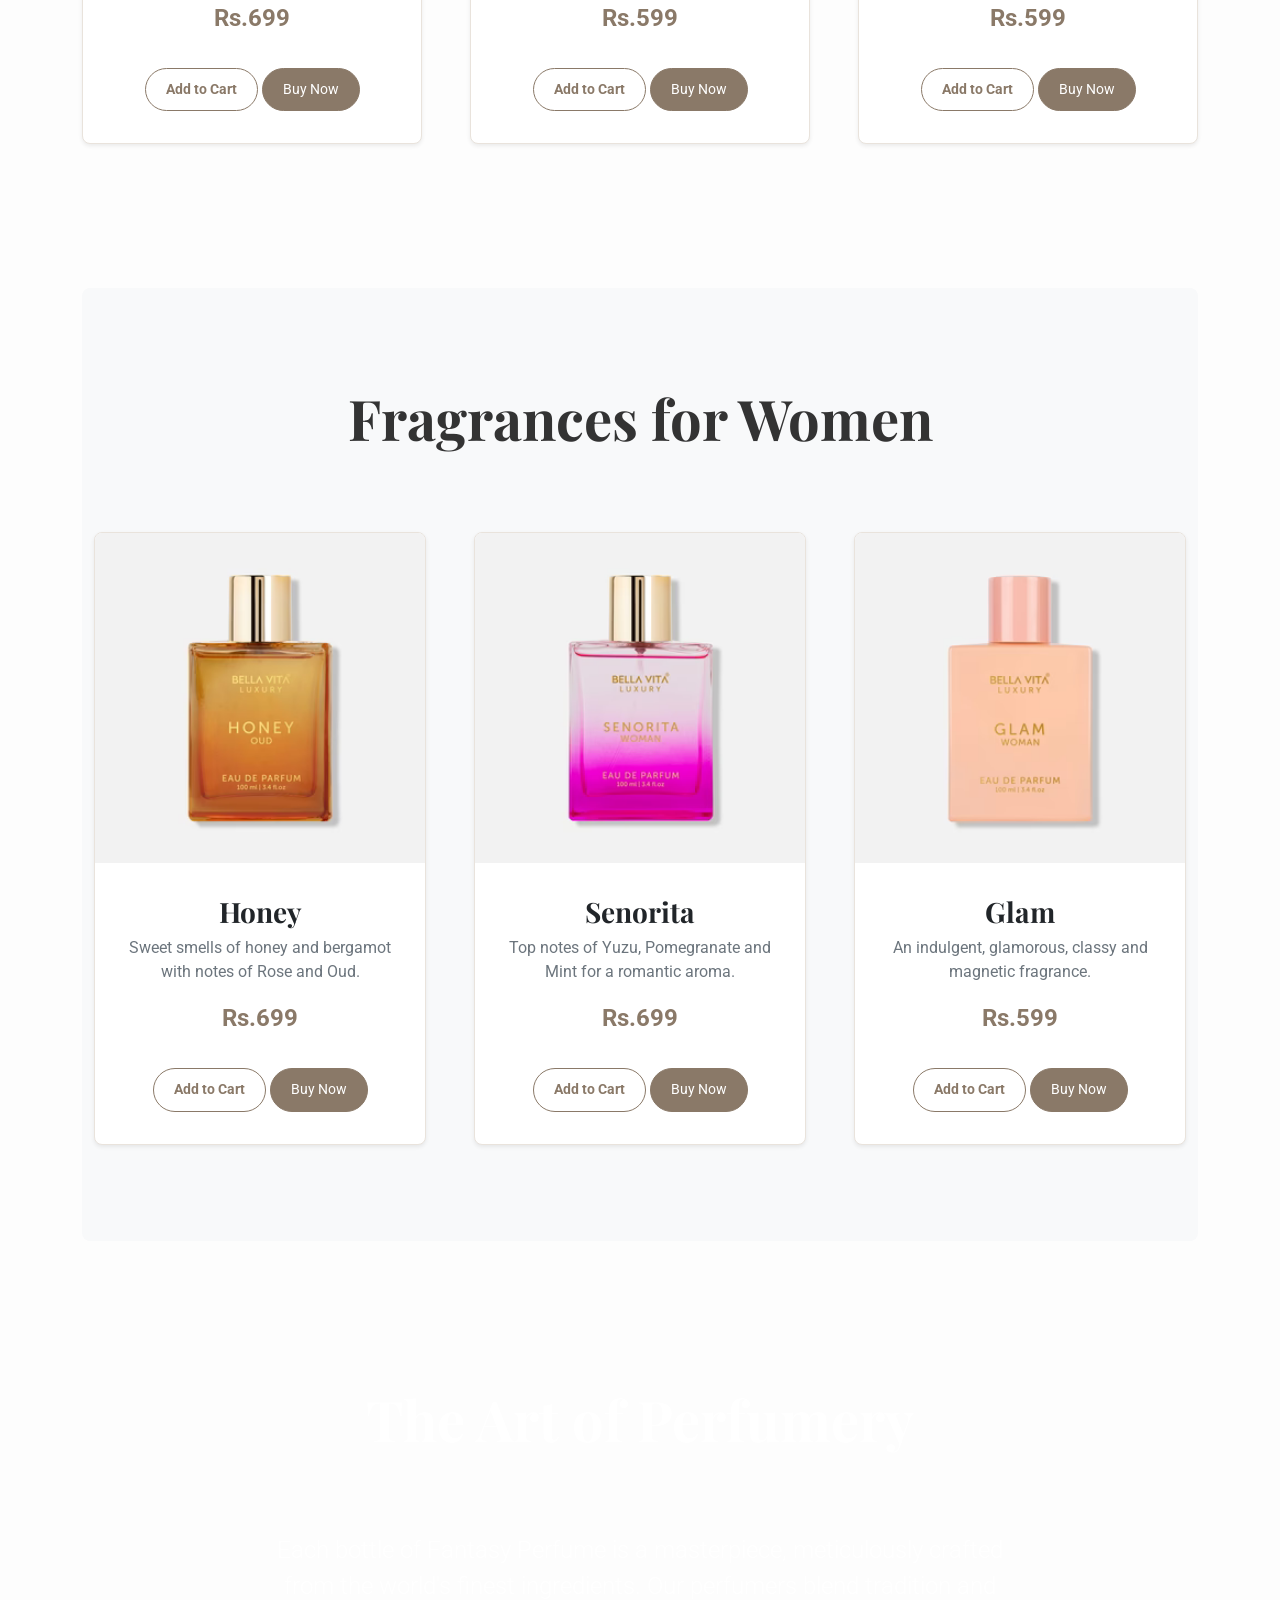
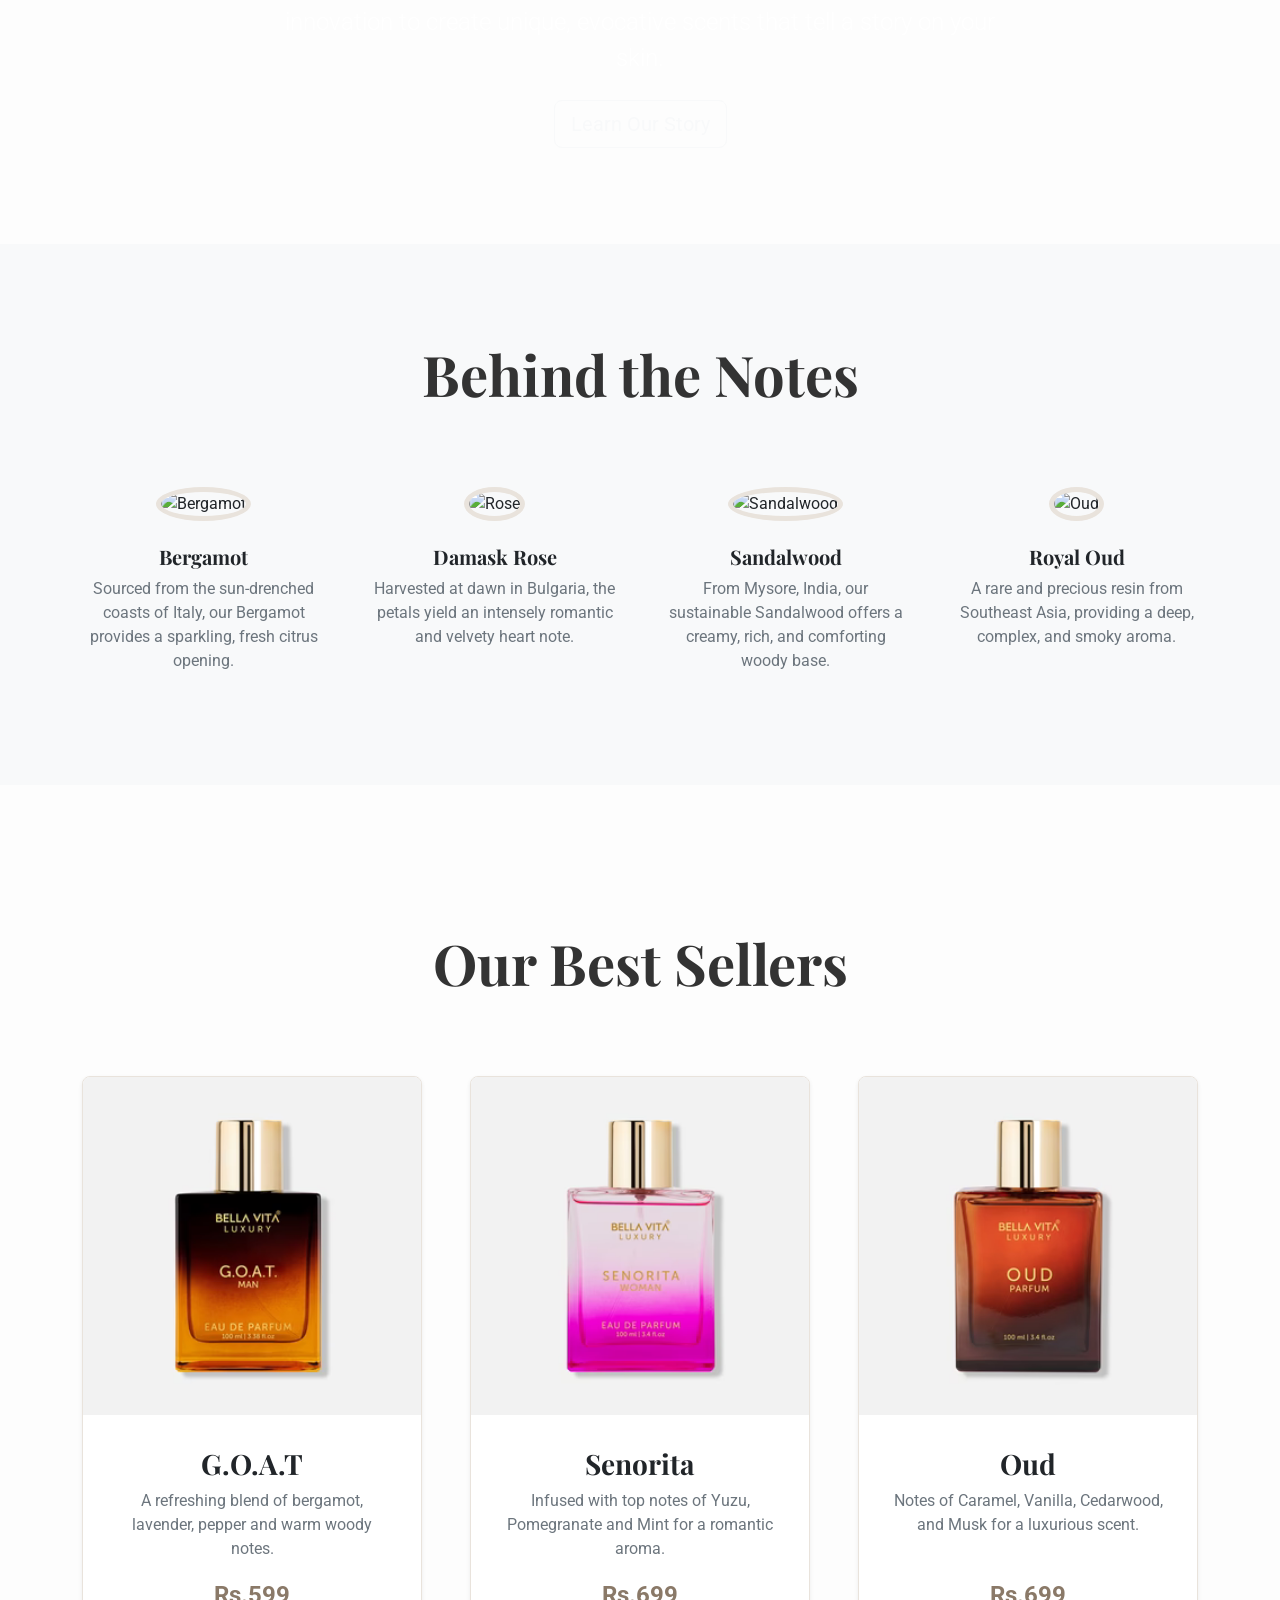
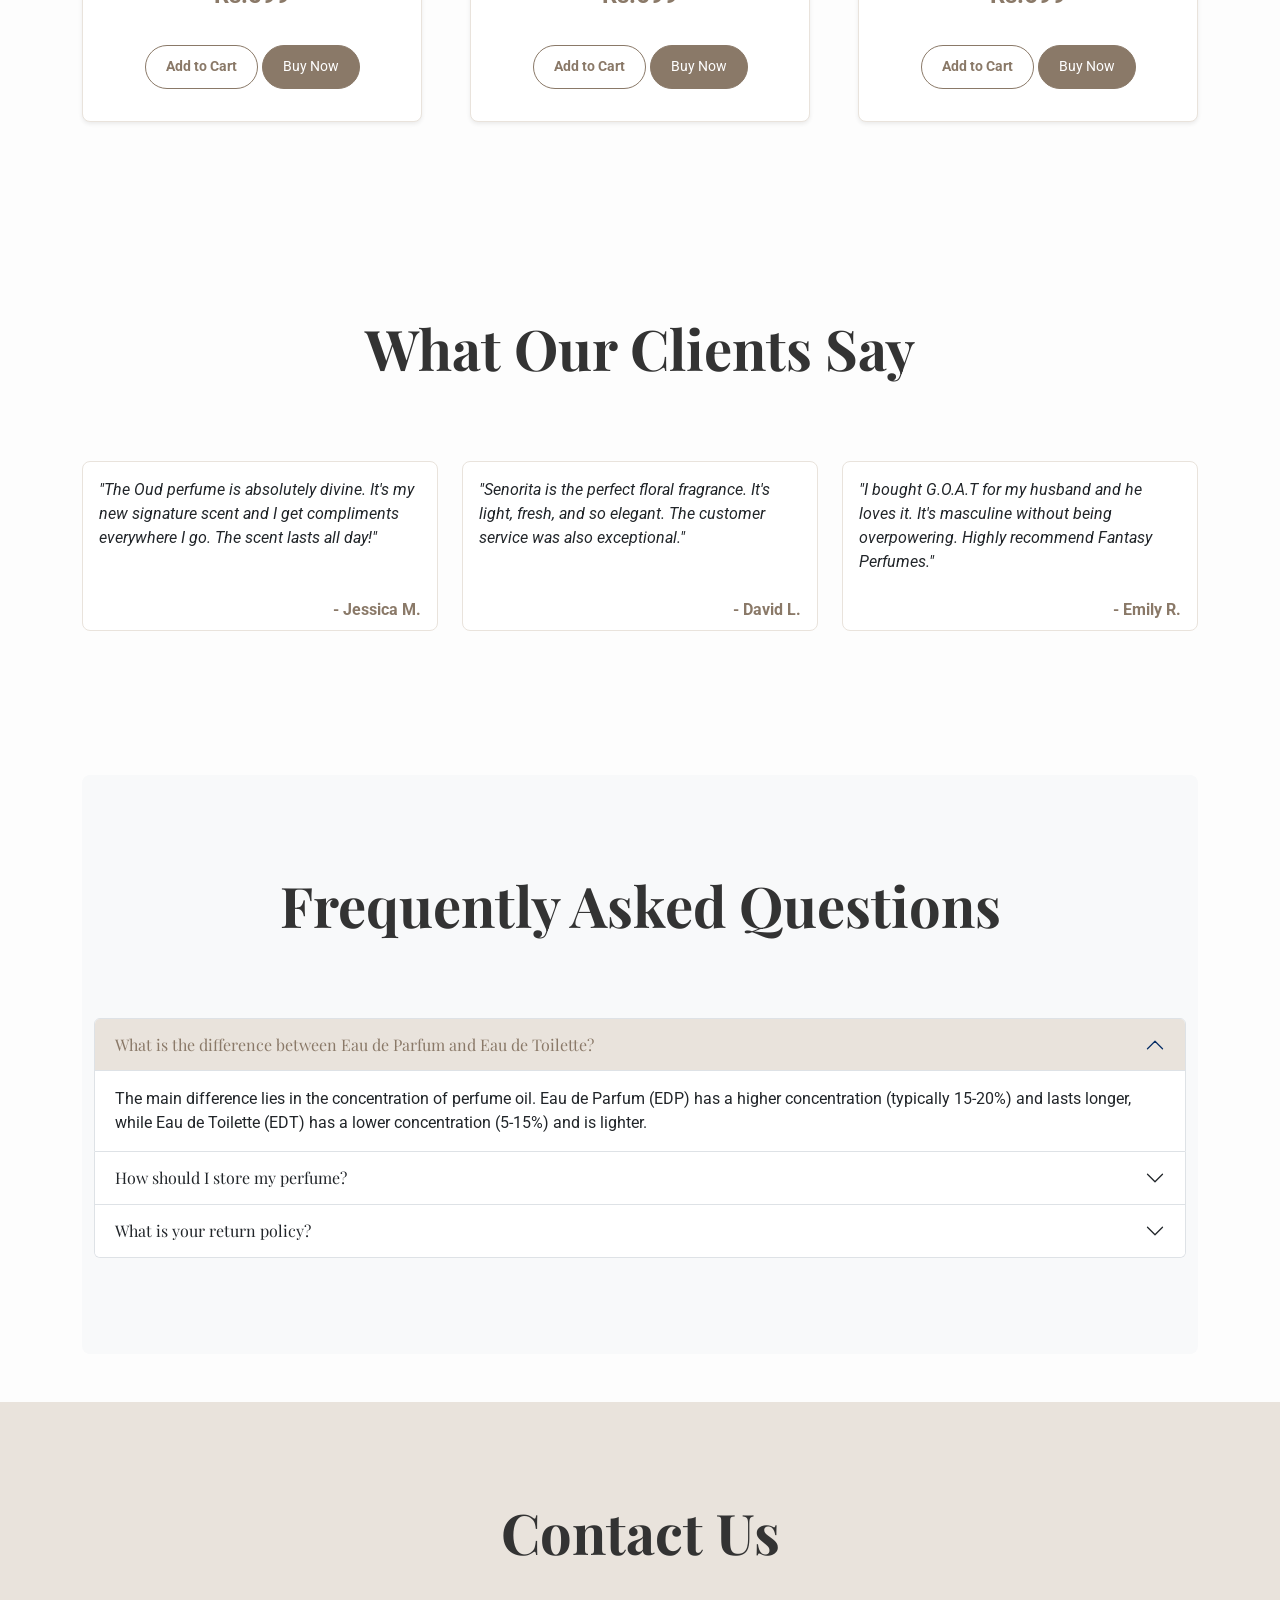
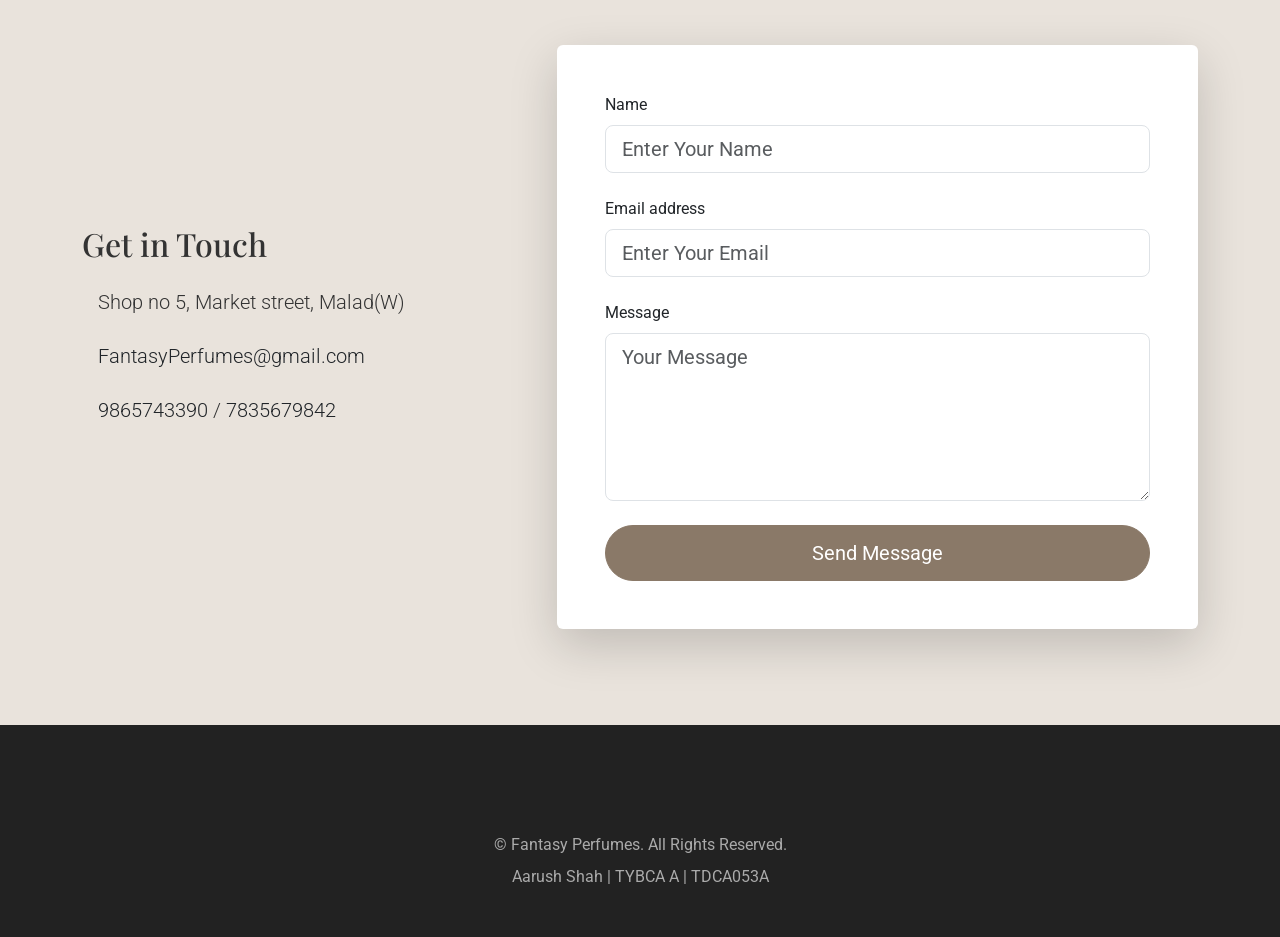
==== commit 4fe1d5b8: "Update print statement from 'Hello' to 'Goodbye'" ====
--- a/index.html
+++ b/index.html
@@ -241,6 +241,7 @@
                     <li class="nav-item"><a class="nav-link" href="#women">Women</a></li>
                     <li class="nav-item"><a class="nav-link" href="#bestsellers">Best Sellers</a></li>
                     <li class="nav-item"><a class="nav-link" href="#contact">Contact</a></li>
+                    <li class="nav-item"><a class="nav-link" href="login.html">Login</a></li>
                     <li class="nav-item">
                         <a class="nav-link position-relative cart-icon" data-bs-toggle="modal" data-bs-target="#cartModal">
                             <i class="fas fa-shopping-cart"></i>
@@ -743,3 +744,4 @@
 </body>
 </html>
 
+
